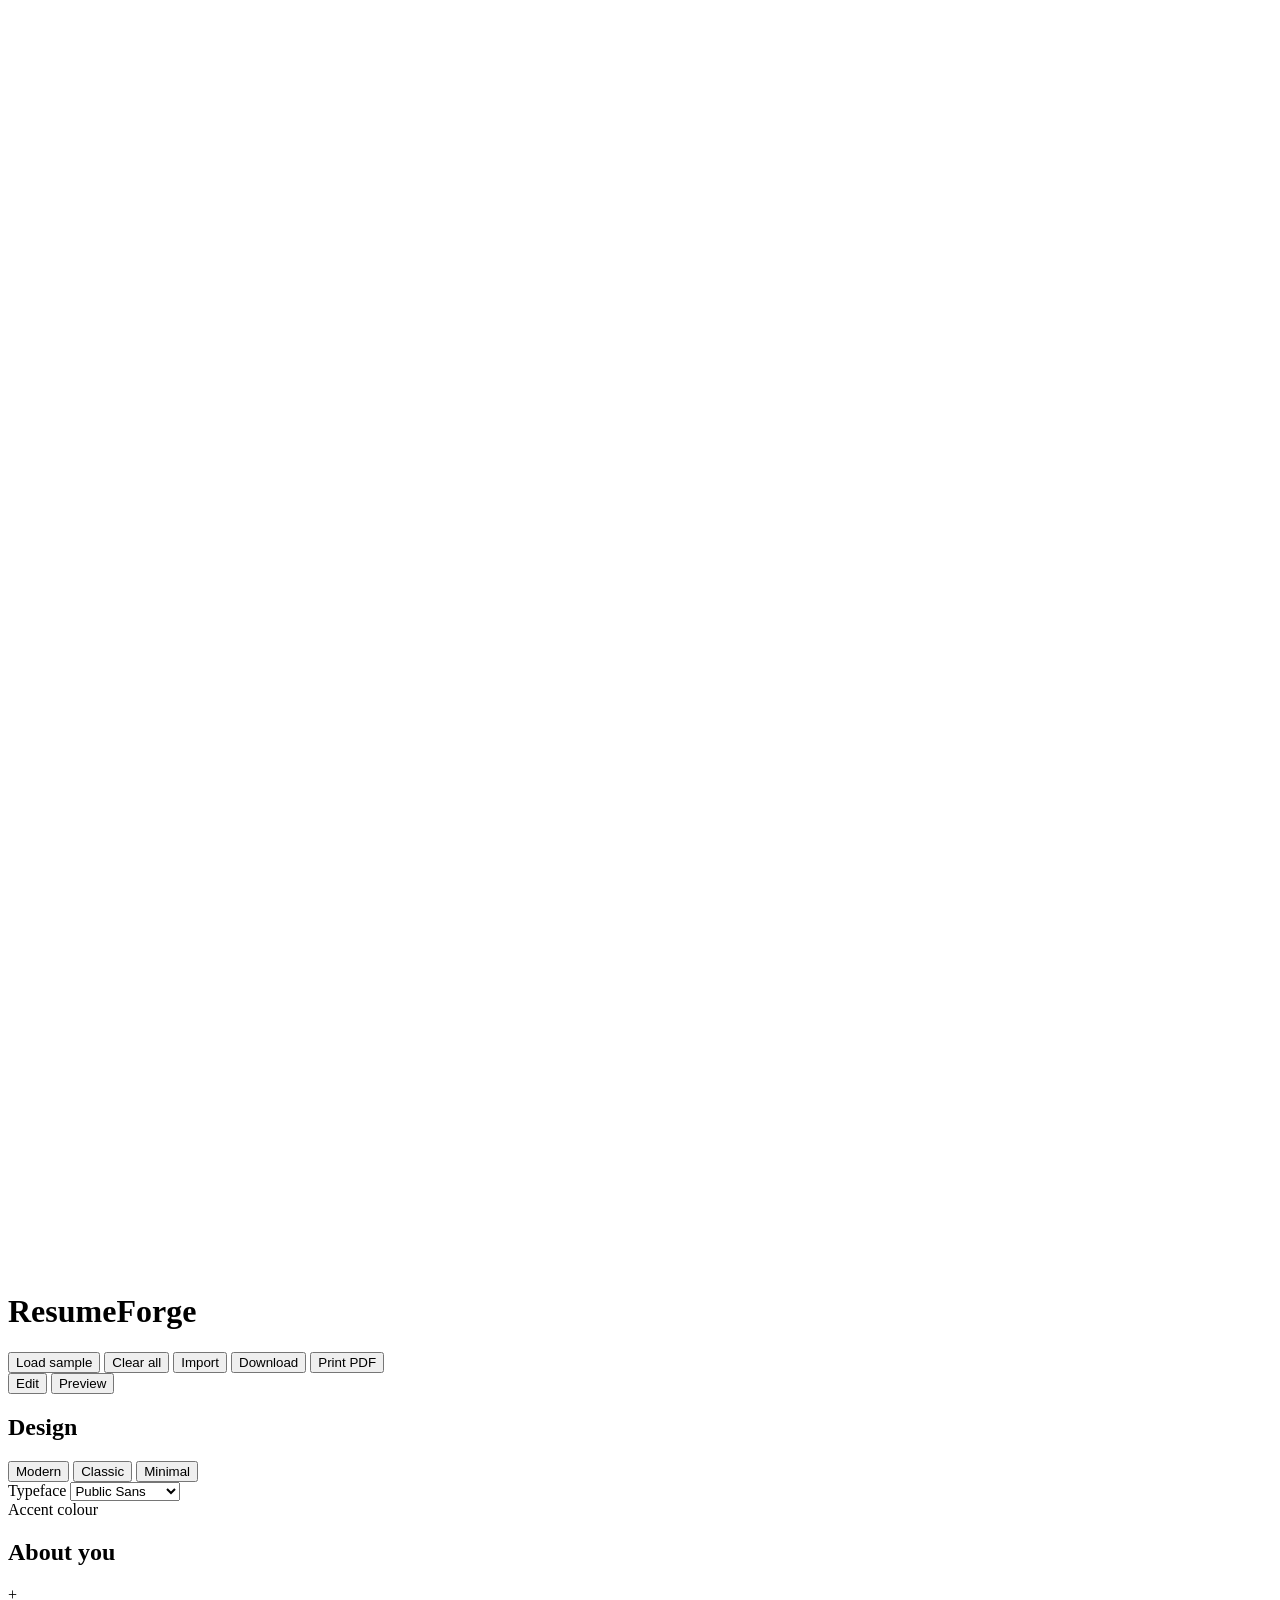
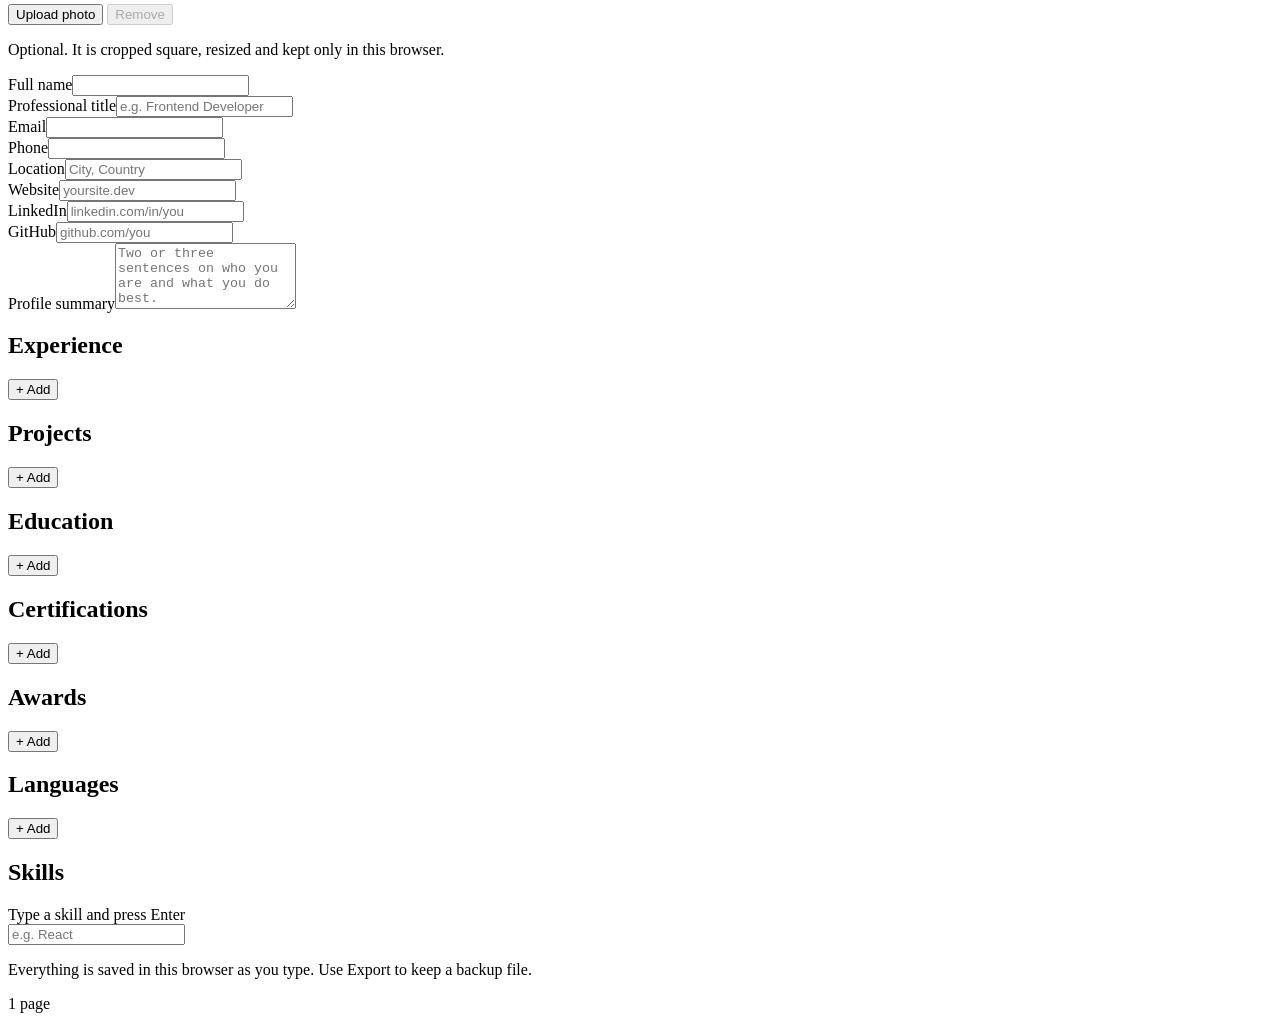
==== index.html @ d87438a9 "Add files via upload" ====
<!doctype html>
<html lang="en">
<head>
<meta charset="utf-8">
<meta name="viewport" content="width=device-width, initial-scale=1">
<meta http-equiv="Content-Security-Policy" content="default-src 'none'; script-src 'self'; style-src 'self' https://fonts.googleapis.com; font-src https://fonts.gstatic.com; img-src 'self' data:; connect-src 'none'; base-uri 'none'; form-action 'none'; object-src 'none'">
<meta name="referrer" content="no-referrer">
<title>ResumeForge</title>
<meta name="description" content="Build a clean, modern resume in your browser. Fill in a form, watch the live preview, and save it as a PDF. Your details never leave your device.">
<meta name="theme-color" content="#e9ecf1" media="(prefers-color-scheme: light)">
<meta name="theme-color" content="#0c0f14" media="(prefers-color-scheme: dark)">
<meta property="og:type" content="website">
<meta property="og:title" content="ResumeForge">
<meta property="og:description" content="Build a clean, modern resume in your browser and save it as a PDF. Your details never leave your device.">
<meta name="twitter:card" content="summary">
<link rel="icon" href="logo.svg" type="image/svg+xml">
<link rel="icon" href="favicon-32.png" sizes="32x32" type="image/png">
<link rel="apple-touch-icon" href="apple-touch-icon.png">
<link rel="preconnect" href="https://fonts.googleapis.com">
<link rel="preconnect" href="https://fonts.gstatic.com" crossorigin>
<link href="https://fonts.googleapis.com/css2?family=Bricolage+Grotesque:opsz,wght@12..96,600;12..96,700&family=IBM+Plex+Sans:wght@400;500;600;700&family=Public+Sans:ital,wght@0,400;0,500;0,600;0,700;1,400&family=Source+Serif+4:ital,opsz,wght@0,8..60,400;0,8..60,600;0,8..60,700;1,8..60,400&display=swap" rel="stylesheet">
<link rel="stylesheet" href="assets/style.css">
</head>
<body>
<noscript><p class="noscript">ResumeForge needs JavaScript to build your resume. Turn it on in your browser and reload the page.</p></noscript>

<header class="topbar">
  <h1 class="brand">
    <span class="brand-mark" aria-hidden="true"><svg viewBox="0 0 16 16"><path d="M3 2h6.5a3.5 3.5 0 0 1 1.2 6.8L13 14h-2.3L8.7 9H5v5H3V2zm2 2v3h4.4a1.5 1.5 0 0 0 0-3H5z" fill="#fff"/></svg></span>
    <span>Resume<b>Forge</b></span>
  </h1>
  <span class="status" id="status" role="status" aria-live="polite"></span>
  <div class="actions">
    <button class="btn bar" data-act="sample" type="button">Load sample</button>
    <button class="btn bar" data-act="clear" type="button">Clear all</button>
    <button class="btn bar" data-act="import" type="button">Import</button>
    <button class="btn bar" data-act="print" type="button">Download</button>
    <button class="btn primary" data-act="print" type="button" title="In the print dialog, choose Save as PDF as the destination">Print PDF</button>
  </div>
  <input type="file" id="import-file" accept="application/json,.json" hidden>
</header>

<div class="tabs" role="tablist" aria-label="View">
  <button type="button" role="tab" data-act="tab" data-view="edit" aria-selected="true">Edit</button>
  <button type="button" role="tab" data-act="tab" data-view="preview" aria-selected="false">Preview</button>
</div>

<main class="app" id="app" data-view="edit">
  <section class="editor" id="editor" aria-label="Resume details">

    <div class="panel">
      <div class="panel-head"><h2>Design</h2></div>
      <div class="seg" role="group" aria-label="Template">
        <button type="button" data-act="tpl" data-v="modern">Modern</button>
        <button type="button" data-act="tpl" data-v="classic">Classic</button>
        <button type="button" data-act="tpl" data-v="minimal">Minimal</button>
      </div>
      <div class="grid">
        <div class="field">
          <label for="set-font">Typeface</label>
          <select id="set-font" data-set="font">
            <option value="sans">Public Sans</option>
            <option value="serif">Source Serif 4</option>
            <option value="plex">IBM Plex Sans</option>
          </select>
        </div>
        <div class="field">
          <label id="accent-label">Accent colour</label>
          <div class="swatches" role="group" aria-labelledby="accent-label" id="swatches"></div>
        </div>
      </div>
    </div>

    <div class="panel">
      <div class="panel-head"><h2>About you</h2></div>
      <div class="photo-row">
        <div class="photo-preview" id="photo-preview" aria-hidden="true">+</div>
        <div class="photo-actions">
          <div class="btn-row">
            <button type="button" class="btn" data-act="photo-pick">Upload photo</button>
            <button type="button" class="btn" data-act="photo-remove" id="photo-remove" disabled>Remove</button>
          </div>
          <p class="hint">Optional. It is cropped square, resized and kept only in this browser.</p>
        </div>
        <input type="file" id="photo-file" accept="image/*" hidden>
      </div>
      <div class="grid">
        <div class="field full"><label for="p-name">Full name</label><input id="p-name" data-path="personal.name" autocomplete="name"></div>
        <div class="field full"><label for="p-title">Professional title</label><input id="p-title" data-path="personal.title" placeholder="e.g. Frontend Developer"></div>
        <div class="field"><label for="p-email">Email</label><input id="p-email" type="email" data-path="personal.email" autocomplete="email"></div>
        <div class="field"><label for="p-phone">Phone</label><input id="p-phone" data-path="personal.phone" autocomplete="tel"></div>
        <div class="field full"><label for="p-location">Location</label><input id="p-location" data-path="personal.location" placeholder="City, Country"></div>
        <div class="field"><label for="p-website">Website</label><input id="p-website" data-path="personal.website" placeholder="yoursite.dev"></div>
        <div class="field"><label for="p-linkedin">LinkedIn</label><input id="p-linkedin" data-path="personal.linkedin" placeholder="linkedin.com/in/you"></div>
        <div class="field full"><label for="p-github">GitHub</label><input id="p-github" data-path="personal.github" placeholder="github.com/you"></div>
        <div class="field full"><label for="p-summary">Profile summary</label><textarea id="p-summary" data-path="personal.summary" rows="4" placeholder="Two or three sentences on who you are and what you do best."></textarea></div>
      </div>
    </div>

    <div class="panel">
      <div class="panel-head"><h2>Experience</h2><button class="btn" type="button" data-act="add" data-list="experience">+ Add</button></div>
      <div id="list-experience" class="list"></div>
    </div>

    <div class="panel">
      <div class="panel-head"><h2>Projects</h2><button class="btn" type="button" data-act="add" data-list="projects">+ Add</button></div>
      <div id="list-projects" class="list"></div>
    </div>

    <div class="panel">
      <div class="panel-head"><h2>Education</h2><button class="btn" type="button" data-act="add" data-list="education">+ Add</button></div>
      <div id="list-education" class="list"></div>
    </div>

    <div class="panel">
      <div class="panel-head"><h2>Certifications</h2><button class="btn" type="button" data-act="add" data-list="certifications">+ Add</button></div>
      <div id="list-certifications" class="list"></div>
    </div>

    <div class="panel">
      <div class="panel-head"><h2>Awards</h2><button class="btn" type="button" data-act="add" data-list="awards">+ Add</button></div>
      <div id="list-awards" class="list"></div>
    </div>

    <div class="panel">
      <div class="panel-head"><h2>Languages</h2><button class="btn" type="button" data-act="add" data-list="languages">+ Add</button></div>
      <div id="list-languages" class="list"></div>
    </div>

    <div class="panel">
      <div class="panel-head"><h2>Skills</h2></div>
      <div class="field">
        <label for="skill-input">Type a skill and press Enter</label>
        <div class="chips" id="chips"><input id="skill-input" autocomplete="off" placeholder="e.g. React"></div>
      </div>
      <p class="hint">Everything is saved in this browser as you type. Use Export to keep a backup file.</p>
    </div>
  </section>

  <section class="preview" id="preview" aria-label="Live preview">
    <div class="preview-meta" id="meta">1 page</div>
    <div class="stage" id="stage"><article id="resume"><div class="inner" id="inner"></div></article></div>
  </section>
</main>

<script src="assets/app.js"></script>
</body>
</html>
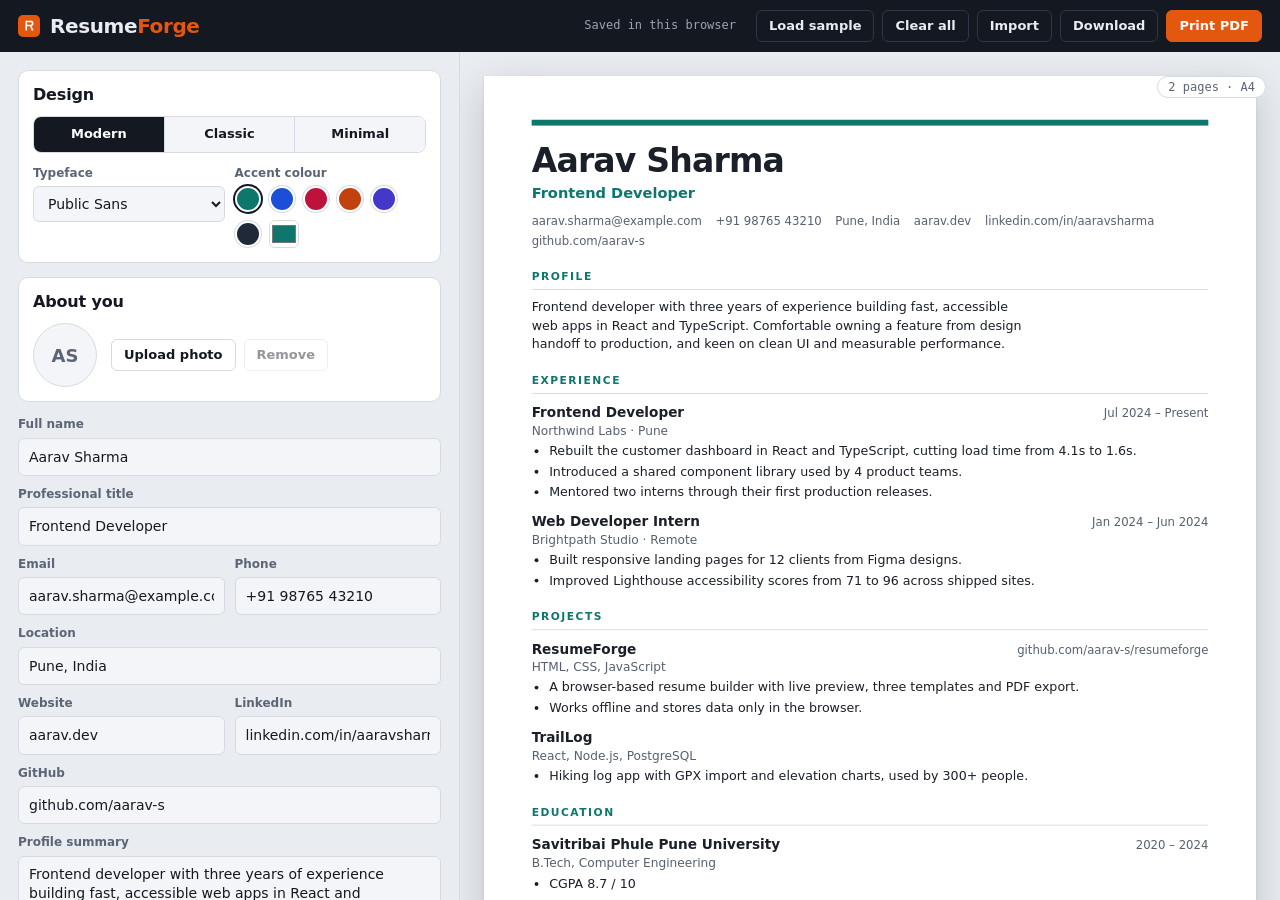
==== commit 9036c862: "Implement photo cropping feature in index.html Added a cropping dialog for photo adjustments with zo" ====
--- a/index.html
+++ b/index.html
@@ -80,7 +80,23 @@
             <button type="button" class="btn" data-act="photo-pick">Upload photo</button>
             <button type="button" class="btn" data-act="photo-remove" id="photo-remove" disabled>Remove</button>
           </div>
-          <p class="hint">Optional. It is cropped square, resized and kept only in this browser.</p>
+     
+   <div class="crop-backdrop" id="crop" role="dialog" aria-modal="true" aria-labelledby="crop-title" hidden>
+   <div class="crop-box">
+    <h2 id="crop-title">Adjust your photo</h2>
+    <p class="hint">Drag the photo to move it. Zoom with the slider or your mouse wheel. The circle shows what stays visible in round templates.</p>
+    <canvas id="crop-canvas" width="360" height="360" tabindex="0" aria-label="Photo crop area. Use the arrow keys to move the photo."></canvas>
+    <div class="crop-zoom">
+      <label for="crop-zoom">Zoom</label>
+      <input type="range" id="crop-zoom" min="1" max="4" step="0.01" value="1">
+    </div
+      
+    <div class="btn-row crop-actions">
+      <button type="button" class="btn" id="crop-cancel">Cancel</button>
+      <button type="button" class="btn primary" id="crop-apply">Use photo</button>
+    </div>
+  </div>
+</div>
         </div>
         <input type="file" id="photo-file" accept="image/*" hidden>
       </div>
--- a/assets/style.css
+++ b/assets/style.css
@@ -0,0 +1,216 @@
+/* ResumeForge styles */
+:root {
+  --bg: #e9ecf1;
+  --panel: #ffffff;
+  --panel-2: #f3f5f8;
+  --ink: #141821;
+  --muted: #5b6575;
+  --line: #d6dbe3;
+  --ember: #e4570f;
+  --ember-ink: #ffffff;
+  --bar: #141821;
+  --bar-ink: #e9ecf1;
+  --focus: #e4570f;
+  --font-display: "Bricolage Grotesque", "Public Sans", system-ui, sans-serif;
+  --font-body: "Public Sans", system-ui, -apple-system, "Segoe UI", sans-serif;
+  --font-mono: ui-monospace, "SF Mono", Menlo, Consolas, monospace;
+}
+@media (prefers-color-scheme: dark) {
+  :root:not([data-theme="light"]) {
+    --bg: #0c0f14; --panel: #161a21; --panel-2: #1d222b; --ink: #e8ebf0; --muted: #9aa4b4;
+    --line: #2a313c; --bar: #090b0f; color-scheme: dark;
+  }
+}
+:root[data-theme="dark"] {
+  --bg: #0c0f14; --panel: #161a21; --panel-2: #1d222b; --ink: #e8ebf0; --muted: #9aa4b4;
+  --line: #2a313c; --bar: #090b0f; color-scheme: dark;
+}
+
+* { box-sizing: border-box; }
+html, body { height: 100%; }
+body {
+  margin: 0; display: flex; flex-direction: column;
+  background: var(--bg); color: var(--ink);
+  font: 14px/1.45 var(--font-body);
+}
+button, input, select, textarea { font: inherit; color: inherit; }
+:focus-visible { outline: 2px solid var(--focus); outline-offset: 2px; }
+
+/* ---------- top bar ---------- */
+.topbar {
+  display: flex; align-items: center; gap: 12px 20px; flex-wrap: wrap;
+  padding: 10px 18px; background: var(--bar); color: var(--bar-ink);
+}
+.brand { font: 700 20px/1 var(--font-display); letter-spacing: -0.02em; margin: 0 auto 0 0; display: flex; align-items: center; gap: 10px; }
+.brand b { color: var(--ember); font-weight: 700; }
+.brand-mark { width: 22px; height: 22px; border-radius: 5px; background: var(--ember); display: grid; place-items: center; }
+.brand-mark svg { width: 13px; height: 13px; display: block; }
+.status { font-size: 12px; color: #9aa4b4; font-family: var(--font-mono); }
+.actions { display: flex; gap: 8px; flex-wrap: wrap; align-items: center; }
+.btn {
+  border: 1px solid var(--line); background: var(--panel); border-radius: 6px;
+  padding: 7px 12px; cursor: pointer; font-weight: 600; font-size: 13px; line-height: 1.2;
+}
+.btn:hover { background: var(--panel-2); }
+.btn.bar { background: transparent; color: var(--bar-ink); border-color: #2f3744; }
+.btn.bar:hover { background: #1d2430; }
+.btn.primary { background: var(--ember); border-color: var(--ember); color: var(--ember-ink); }
+.btn.primary:hover { filter: brightness(1.08); background: var(--ember); }
+.btn.armed { border-color: var(--ember); color: var(--ember); }
+.btn.bar.armed { color: #ffb48a; border-color: var(--ember); }
+
+/* ---------- tabs (phone) ---------- */
+.tabs { display: none; background: var(--bar); padding: 0 18px 10px; gap: 8px; }
+.tabs button { flex: 1; padding: 8px; border-radius: 6px; border: 1px solid #2f3744; background: transparent; color: var(--bar-ink); font-weight: 600; cursor: pointer; }
+.tabs button[aria-selected="true"] { background: var(--ember); border-color: var(--ember); color: #fff; }
+
+/* ---------- main layout ---------- */
+.app { flex: 1; min-height: 0; display: grid; grid-template-columns: minmax(360px, 460px) minmax(0, 1fr); }
+.editor { overflow-y: auto; padding: 18px; display: flex; flex-direction: column; gap: 14px; border-right: 1px solid var(--line); background: var(--bg); }
+.preview { overflow: auto; padding: 24px; position: relative; }
+.preview-meta { position: sticky; top: 0; z-index: 2; float: right; margin: -10px -10px 0 0; font: 12px var(--font-mono); color: var(--muted); background: var(--panel); border: 1px solid var(--line); border-radius: 999px; padding: 3px 10px; }
+.stage { margin: 0 auto; position: relative; }
+
+/* ---------- editor panels ---------- */
+.panel { background: var(--panel); border: 1px solid var(--line); border-radius: 10px; padding: 14px; display: flex; flex-direction: column; gap: 12px; }
+.panel-head { display: flex; align-items: center; justify-content: space-between; gap: 10px; }
+.panel h2 { margin: 0; font: 700 16px/1.2 var(--font-display); letter-spacing: -0.01em; }
+.hint { color: var(--muted); font-size: 12px; margin: 0; }
+.grid { display: grid; grid-template-columns: repeat(2, minmax(0, 1fr)); gap: 10px; }
+.full { grid-column: 1 / -1; }
+.field { display: flex; flex-direction: column; gap: 4px; min-width: 0; }
+.field label { font-size: 12px; font-weight: 600; color: var(--muted); }
+.field input, .field textarea, .field select {
+  width: 100%; background: var(--panel-2); border: 1px solid var(--line); border-radius: 6px; padding: 8px 10px;
+}
+.field textarea { resize: vertical; min-height: 72px; line-height: 1.4; }
+.field input:focus, .field textarea:focus, .field select:focus { outline: 2px solid var(--focus); outline-offset: 0; border-color: var(--focus); background: var(--panel); }
+
+.item { border: 1px solid var(--line); border-radius: 8px; padding: 12px; display: flex; flex-direction: column; gap: 10px; background: var(--panel); }
+.item-head { display: flex; align-items: center; justify-content: space-between; gap: 8px; }
+.item-title { font-weight: 600; font-size: 13px; overflow: hidden; text-overflow: ellipsis; white-space: nowrap; min-width: 0; }
+.item-tools { display: flex; gap: 4px; flex: none; }
+.icon { width: 28px; height: 28px; border-radius: 6px; border: 1px solid var(--line); background: var(--panel-2); cursor: pointer; line-height: 1; }
+.icon:hover:not(:disabled) { border-color: var(--ember); color: var(--ember); }
+.icon:disabled { opacity: .35; cursor: default; }
+.empty { margin: 0; padding: 12px; border: 1px dashed var(--line); border-radius: 8px; color: var(--muted); font-size: 13px; }
+
+.seg { display: flex; border: 1px solid var(--line); border-radius: 8px; overflow: hidden; }
+.seg button { flex: 1; padding: 8px 6px; border: 0; background: var(--panel-2); cursor: pointer; font-weight: 600; font-size: 13px; }
+.seg button + button { border-left: 1px solid var(--line); }
+.seg button[aria-pressed="true"] { background: var(--ink); color: var(--panel); }
+.swatches { display: flex; gap: 8px; align-items: center; flex-wrap: wrap; }
+.swatch { width: 26px; height: 26px; border-radius: 50%; border: 2px solid var(--panel); box-shadow: 0 0 0 1px var(--line); cursor: pointer; padding: 0; }
+.swatch[aria-pressed="true"] { box-shadow: 0 0 0 2px var(--ink); }
+.swatches input[type=color] { width: 30px; height: 28px; padding: 0; border: 1px solid var(--line); border-radius: 6px; background: none; cursor: pointer; }
+
+.chips { display: flex; flex-wrap: wrap; gap: 6px; padding: 6px; border: 1px solid var(--line); border-radius: 6px; background: var(--panel-2); }
+.chips:focus-within { border-color: var(--focus); outline: 2px solid var(--focus); background: var(--panel); }
+.chips .chip { display: inline-flex; align-items: center; gap: 4px; padding: 3px 4px 3px 9px; border-radius: 999px; background: var(--ink); color: var(--panel); font-size: 12px; font-weight: 600; }
+.chips .chip button { border: 0; background: transparent; color: inherit; cursor: pointer; width: 18px; height: 18px; border-radius: 50%; line-height: 1; opacity: .75; }
+.chips .chip button:hover { opacity: 1; background: rgba(255,255,255,.2); }
+.chips input { flex: 1; min-width: 120px; border: 0; outline: 0 !important; background: transparent; padding: 3px 4px; }
+
+/* ---------- the paper ---------- */
+#resume {
+  --ra: #0f766e; --rink: #1a1f29; --rmute: #566070; --rline: #d9dde3;
+  width: 794px; background: #fff; color: var(--rink);
+  padding: 45px 49px; transform-origin: top left;
+  box-shadow: 0 1px 2px rgba(0,0,0,.12), 0 12px 40px rgba(0,0,0,.18);
+  font-size: 13px; line-height: 1.45;
+  -webkit-print-color-adjust: exact; print-color-adjust: exact;
+}
+#resume .inner { min-height: 1033px; }
+#resume.f-sans  { font-family: "Public Sans", system-ui, sans-serif; }
+#resume.f-serif { font-family: "Source Serif 4", Georgia, serif; }
+#resume.f-plex  { font-family: "IBM Plex Sans", system-ui, sans-serif; }
+#resume h1, #resume h2, #resume h3, #resume p, #resume ul { margin: 0; }
+#resume ul { padding-left: 18px; }
+#resume li { margin-top: 2px; }
+#resume a { color: inherit; text-decoration: none; }
+#resume .entry { break-inside: avoid; margin-top: 10px; }
+#resume .entry:first-child { margin-top: 0; }
+#resume .row { display: flex; justify-content: space-between; align-items: baseline; gap: 12px; }
+#resume h3 { font-size: 14px; font-weight: 650; font-weight: 600; }
+#resume .dates { font-size: 12px; color: var(--rmute); white-space: nowrap; font-variant-numeric: tabular-nums; }
+#resume .sub { font-size: 12.5px; color: var(--rmute); margin-bottom: 3px; }
+#resume .entry ul { margin-top: 3px; }
+#resume .summary { max-width: 62ch; }
+#resume .contacts { display: flex; flex-wrap: wrap; gap: 3px 14px; font-size: 12px; color: var(--rmute); }
+#resume h2 { break-after: avoid; }
+#resume .ph { color: #9aa3b0; }
+
+/* Modern */
+#resume.t-modern header { border-top: 6px solid var(--ra); padding-top: 18px; margin-bottom: 6px; }
+#resume.t-modern h1 { font-size: 34px; line-height: 1.08; font-weight: 700; letter-spacing: -0.025em; }
+#resume.t-modern .headline { font-size: 15px; font-weight: 600; color: var(--ra); margin: 4px 0 10px; }
+#resume.t-modern h2 { font-size: 11px; font-weight: 700; text-transform: uppercase; letter-spacing: .14em; color: var(--ra); border-bottom: 1px solid var(--rline); padding-bottom: 4px; margin: 20px 0 9px; }
+#resume.t-modern .chip { display: inline-block; padding: 2px 9px; margin: 0 5px 5px 0; border-radius: 3px; font-size: 12px; background: color-mix(in srgb, var(--ra) 12%, #fff); }
+
+/* Classic */
+#resume.t-classic header { text-align: center; padding-bottom: 10px; border-bottom: 2px solid var(--rink); }
+#resume.t-classic h1 { font-size: 28px; font-weight: 700; letter-spacing: .08em; text-transform: uppercase; }
+#resume.t-classic .headline { font-style: italic; font-size: 14.5px; margin: 3px 0 8px; color: var(--ra); }
+#resume.t-classic .contacts { justify-content: center; }
+#resume.t-classic h2 { font-size: 12px; font-weight: 700; text-transform: uppercase; letter-spacing: .12em; border-bottom: 1px solid var(--rink); padding-bottom: 2px; margin: 18px 0 8px; }
+#resume.t-classic .chips-wrap { line-height: 1.6; }
+#resume.t-classic .chip { display: inline; }
+#resume.t-classic .chip:not(:last-child)::after { content: ", "; }
+
+/* Minimal */
+#resume.t-minimal header { margin-bottom: 18px; }
+#resume.t-minimal h1 { font-size: 30px; font-weight: 600; letter-spacing: -0.02em; }
+#resume.t-minimal .headline { color: var(--rmute); font-size: 14px; margin: 2px 0 8px; }
+#resume.t-minimal .sec { display: grid; grid-template-columns: 130px minmax(0, 1fr); gap: 0 18px; padding-top: 14px; margin-top: 14px; border-top: 1px solid var(--rline); }
+#resume.t-minimal h2 { font-size: 11px; font-weight: 700; text-transform: uppercase; letter-spacing: .14em; color: var(--ra); padding-top: 2px; }
+#resume.t-minimal .chip { display: inline; }
+#resume.t-minimal .chip:not(:last-child)::after { content: "  /  "; color: var(--rmute); white-space: pre; }
+
+/* ---------- photo, checkbox, new-section styles ---------- */
+.photo-row { display: flex; gap: 14px; align-items: center; }
+.photo-preview { width: 64px; height: 64px; border-radius: 50%; flex: none; background: var(--panel-2) center / cover no-repeat; border: 1px solid var(--line); display: grid; place-items: center; color: var(--muted); font: 700 18px var(--font-display); }
+.photo-actions { display: flex; flex-direction: column; gap: 6px; min-width: 0; }
+.btn-row { display: flex; gap: 8px; flex-wrap: wrap; }
+.btn:disabled { opacity: .45; cursor: default; }
+.field.check { flex-direction: row; align-items: center; gap: 8px; }
+.field.check input { width: auto; }
+.field input:disabled { opacity: .5; cursor: not-allowed; }
+#resume header .hd { min-width: 0; flex: 1; }
+#resume .photo { width: 96px; height: 96px; object-fit: cover; flex: none; display: block; }
+#resume.t-modern header.has-photo, #resume.t-minimal header.has-photo { display: flex; justify-content: space-between; align-items: flex-start; gap: 20px; }
+#resume.t-modern .photo { border-radius: 50%; }
+#resume.t-minimal .photo { border-radius: 4px; width: 88px; height: 88px; }
+#resume.t-classic header.has-photo { display: flex; flex-direction: column; align-items: center; }
+#resume.t-classic header.has-photo .hd { flex: none; }
+#resume.t-classic .photo { order: -1; border-radius: 50%; width: 88px; height: 88px; margin-bottom: 8px; }
+
+.list { display: flex; flex-direction: column; gap: 10px; }
+.noscript { margin: 0; padding: 12px 18px; background: var(--ember); color: var(--ember-ink); font-weight: 600; }
+
+/* ---------- phone ---------- */
+@media (max-width: 900px) {
+  .tabs { display: flex; }
+  .app { display: block; position: relative; }
+  .editor, .preview { height: 100%; }
+  .editor { border-right: 0; }
+  .app[data-view="edit"] .preview { display: none; }
+  .app[data-view="preview"] .editor { display: none; }
+  .preview { padding: 12px; }
+  .topbar { padding: 10px 14px; }
+  .tabs { padding-inline: 14px; }
+  .status { display: none; }
+}
+@media (max-width: 480px) { .grid { grid-template-columns: minmax(0, 1fr); } }
+
+/* ---------- print ---------- */
+@page { size: A4; margin: 12mm; }
+@media print {
+  html, body { height: auto; background: #fff; display: block; overflow: visible; }
+  .topbar, .tabs, .editor, .preview-meta { display: none !important; }
+  .app { display: block; overflow: visible; }
+  .preview { display: block !important; overflow: visible; padding: 0; height: auto; }
+  .stage { width: auto !important; height: auto !important; }
+  #resume { transform: none !important; width: auto; padding: 0; box-shadow: none; }
+  #resume .inner { min-height: 0; }
+}
+@media (prefers-reduced-motion: reduce) { * { transition: none !important; scroll-behavior: auto !important; } }
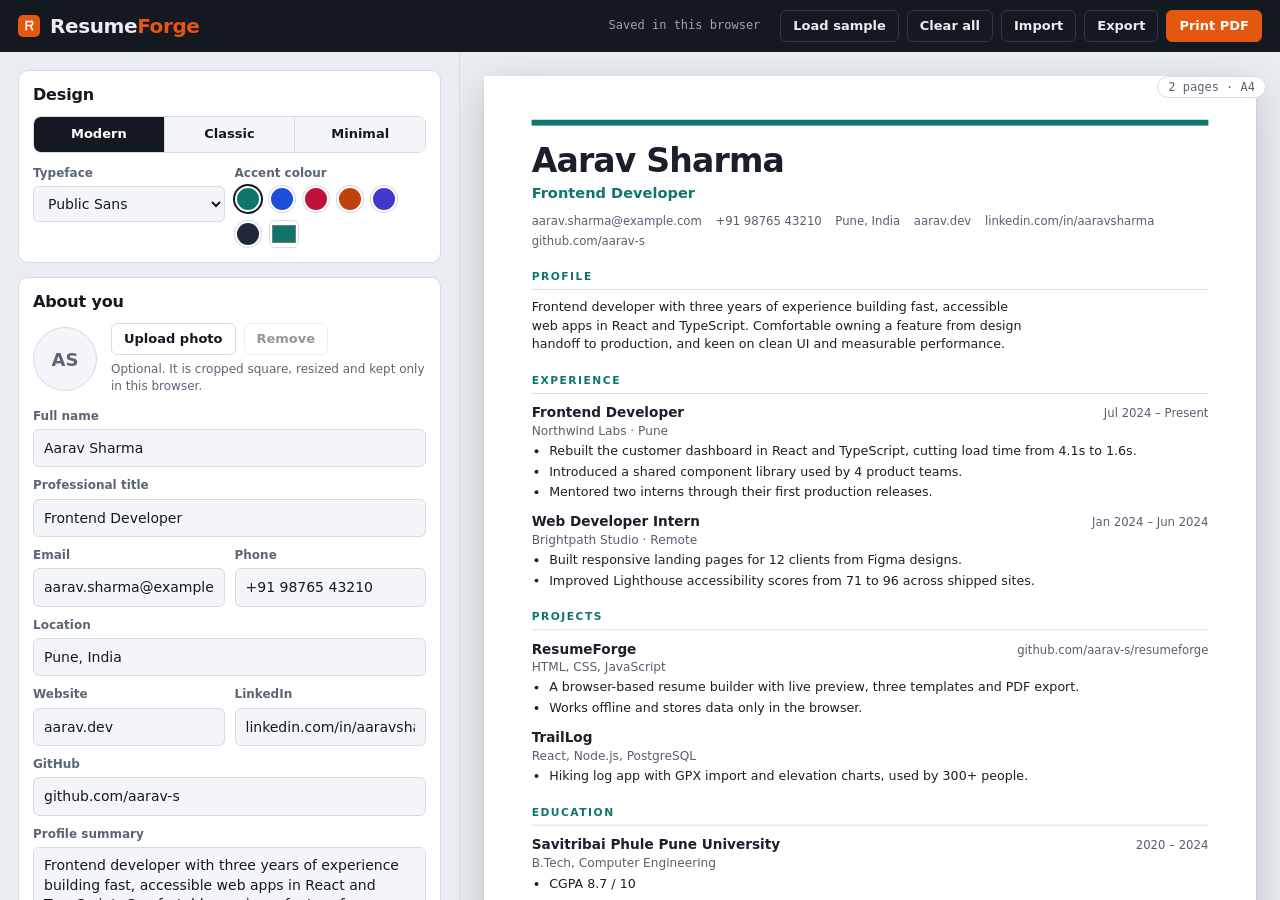
==== commit 8e2b5b1e: "Update index.html" ====
--- a/index.html
+++ b/index.html
@@ -34,7 +34,7 @@
     <button class="btn bar" data-act="sample" type="button">Load sample</button>
     <button class="btn bar" data-act="clear" type="button">Clear all</button>
     <button class="btn bar" data-act="import" type="button">Import</button>
-    <button class="btn bar" data-act="print" type="button">Download</button>
+    <button class="btn bar" data-act="export" type="button" title="Save a backup file you can re-import later">Export</button>
     <button class="btn primary" data-act="print" type="button" title="In the print dialog, choose Save as PDF as the destination">Print PDF</button>
   </div>
   <input type="file" id="import-file" accept="application/json,.json" hidden>
@@ -80,23 +80,7 @@
             <button type="button" class="btn" data-act="photo-pick">Upload photo</button>
             <button type="button" class="btn" data-act="photo-remove" id="photo-remove" disabled>Remove</button>
           </div>
-     
-   <div class="crop-backdrop" id="crop" role="dialog" aria-modal="true" aria-labelledby="crop-title" hidden>
-   <div class="crop-box">
-    <h2 id="crop-title">Adjust your photo</h2>
-    <p class="hint">Drag the photo to move it. Zoom with the slider or your mouse wheel. The circle shows what stays visible in round templates.</p>
-    <canvas id="crop-canvas" width="360" height="360" tabindex="0" aria-label="Photo crop area. Use the arrow keys to move the photo."></canvas>
-    <div class="crop-zoom">
-      <label for="crop-zoom">Zoom</label>
-      <input type="range" id="crop-zoom" min="1" max="4" step="0.01" value="1">
-    </div
-      
-    <div class="btn-row crop-actions">
-      <button type="button" class="btn" id="crop-cancel">Cancel</button>
-      <button type="button" class="btn primary" id="crop-apply">Use photo</button>
-    </div>
-  </div>
-</div>
+          <p class="hint">Optional. It is cropped square, resized and kept only in this browser.</p>
         </div>
         <input type="file" id="photo-file" accept="image/*" hidden>
       </div>
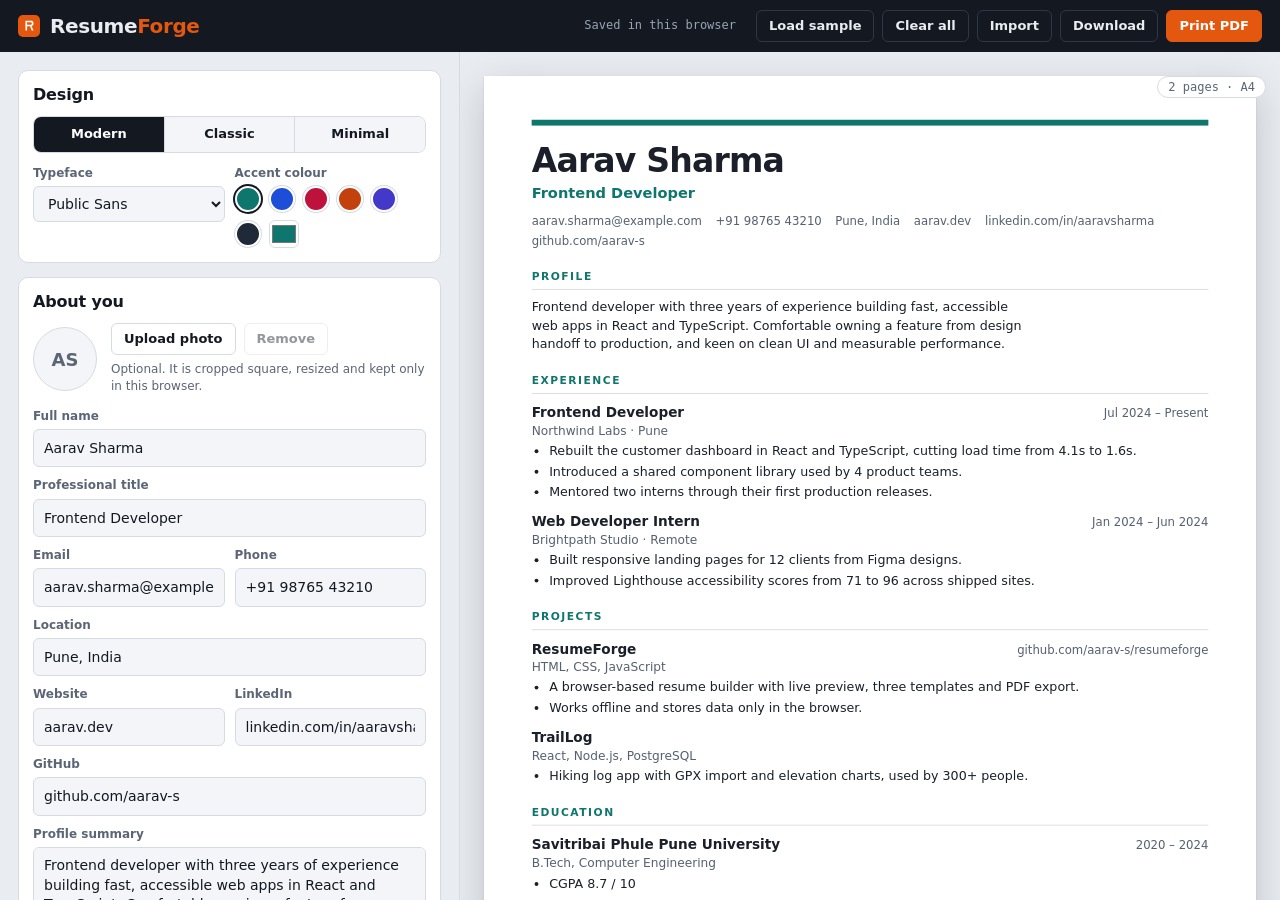
==== commit 5b953170: "Change Export button to Download in index.html" ====
--- a/index.html
+++ b/index.html
@@ -34,7 +34,7 @@
     <button class="btn bar" data-act="sample" type="button">Load sample</button>
     <button class="btn bar" data-act="clear" type="button">Clear all</button>
     <button class="btn bar" data-act="import" type="button">Import</button>
-    <button class="btn bar" data-act="export" type="button" title="Save a backup file you can re-import later">Export</button>
+    <button class="btn bar" data-act="print" type="button" title="Save a backup file you can re-import later">Download</button>
     <button class="btn primary" data-act="print" type="button" title="In the print dialog, choose Save as PDF as the destination">Print PDF</button>
   </div>
   <input type="file" id="import-file" accept="application/json,.json" hidden>
